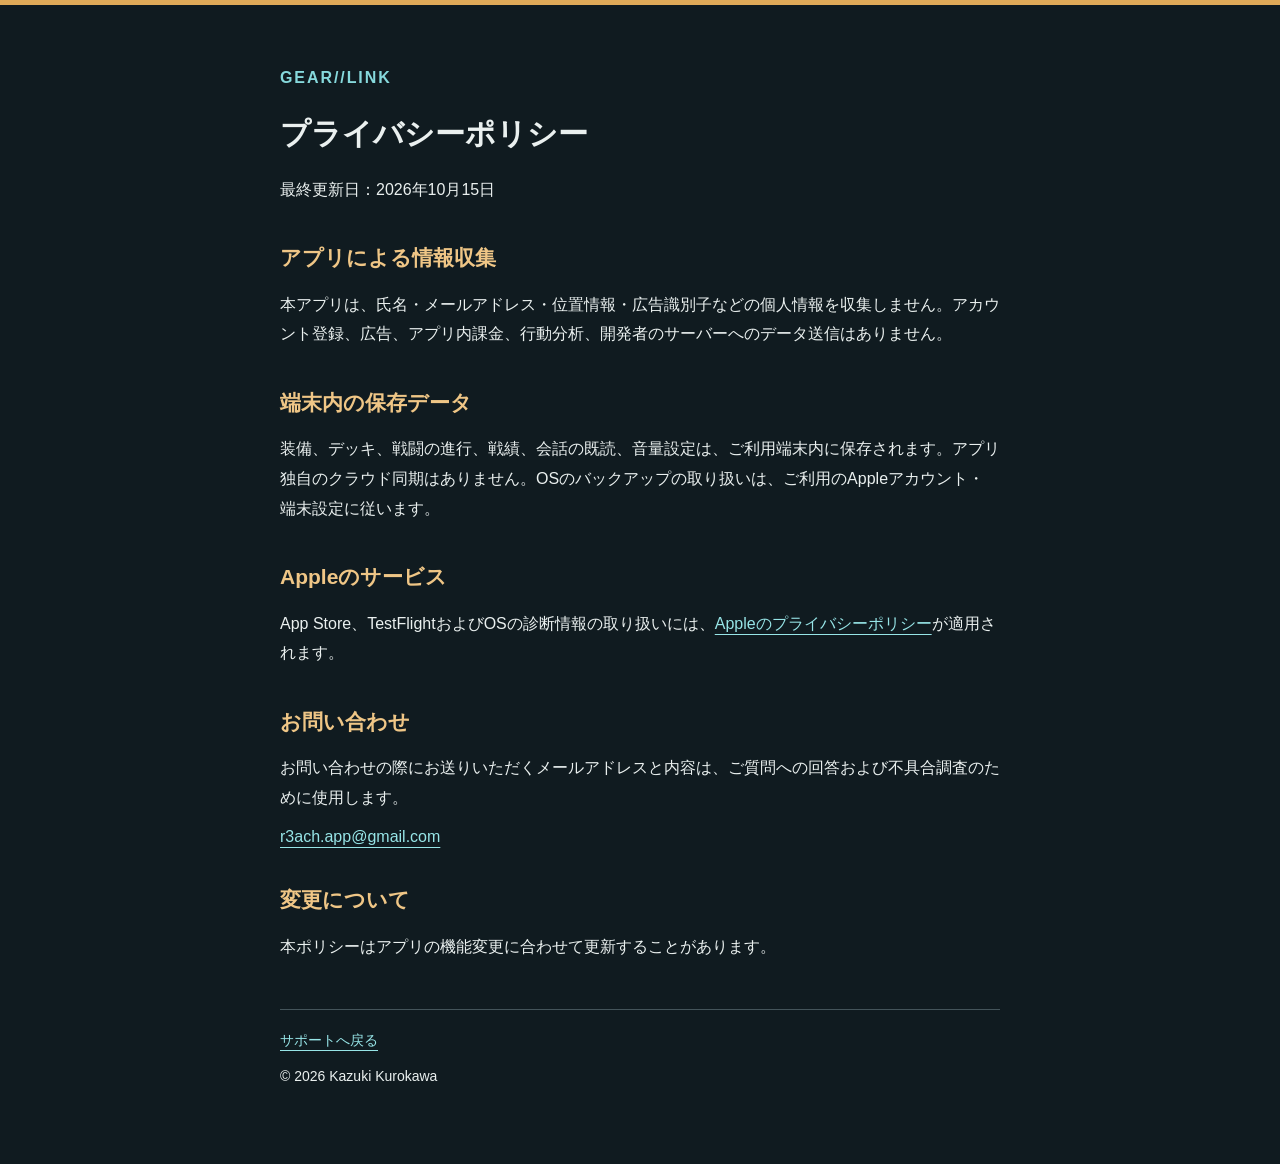
==== privacy.html @ dfb87280 "Publish GEAR LINK support and privacy pages" ====
<!doctype html><html lang="ja"><meta charset="utf-8"><meta name="viewport" content="width=device-width,initial-scale=1"><title>GEAR//LINK プライバシーポリシー</title><link rel="stylesheet" href="style.css"><main><p class="brand">GEAR//LINK</p><h1>プライバシーポリシー</h1><p>最終更新日：2026年10月15日</p><h2>アプリによる情報収集</h2><p>本アプリは、氏名・メールアドレス・位置情報・広告識別子などの個人情報を収集しません。アカウント登録、広告、アプリ内課金、行動分析、開発者のサーバーへのデータ送信はありません。</p><h2>端末内の保存データ</h2><p>装備、デッキ、戦闘の進行、戦績、会話の既読、音量設定は、ご利用端末内に保存されます。アプリ独自のクラウド同期はありません。OSのバックアップの取り扱いは、ご利用のAppleアカウント・端末設定に従います。</p><h2>Appleのサービス</h2><p>App Store、TestFlightおよびOSの診断情報の取り扱いには、<a href="https://www.apple.com/jp/legal/privacy/">Appleのプライバシーポリシー</a>が適用されます。</p><h2>お問い合わせ</h2><p>お問い合わせの際にお送りいただくメールアドレスと内容は、ご質問への回答および不具合調査のために使用します。</p><a href="mailto:r3ach.app@gmail.com">r3ach.app@gmail.com</a><h2>変更について</h2><p>本ポリシーはアプリの機能変更に合わせて更新することがあります。</p><footer><a href="index.html">サポートへ戻る</a><p>© 2026 Kazuki Kurokawa</p></footer></main></html>
---- style.css ----
:root{color-scheme:dark;font-family:-apple-system,BlinkMacSystemFont,"Segoe UI","Meiryo",sans-serif;background:#101b20;color:#eaf0ef}body{margin:0;border-top:5px solid #dfaa59}main{max-width:720px;margin:auto;padding:42px 24px 60px}h1{font-size:30px;line-height:1.4}h2{font-size:21px;margin-top:40px;color:#efc686}h3{font-size:17px;margin-top:28px}p{line-height:1.85}.brand{font-weight:800;letter-spacing:.12em;color:#86d9dc}a{color:#97e5e7;overflow-wrap:anywhere;text-underline-offset:5px}.contact{display:inline-block;padding:14px 18px;background:#21353b;border:1px solid #688589;border-radius:8px}footer{margin-top:48px;padding-top:22px;border-top:1px solid #44545a;font-size:14px}
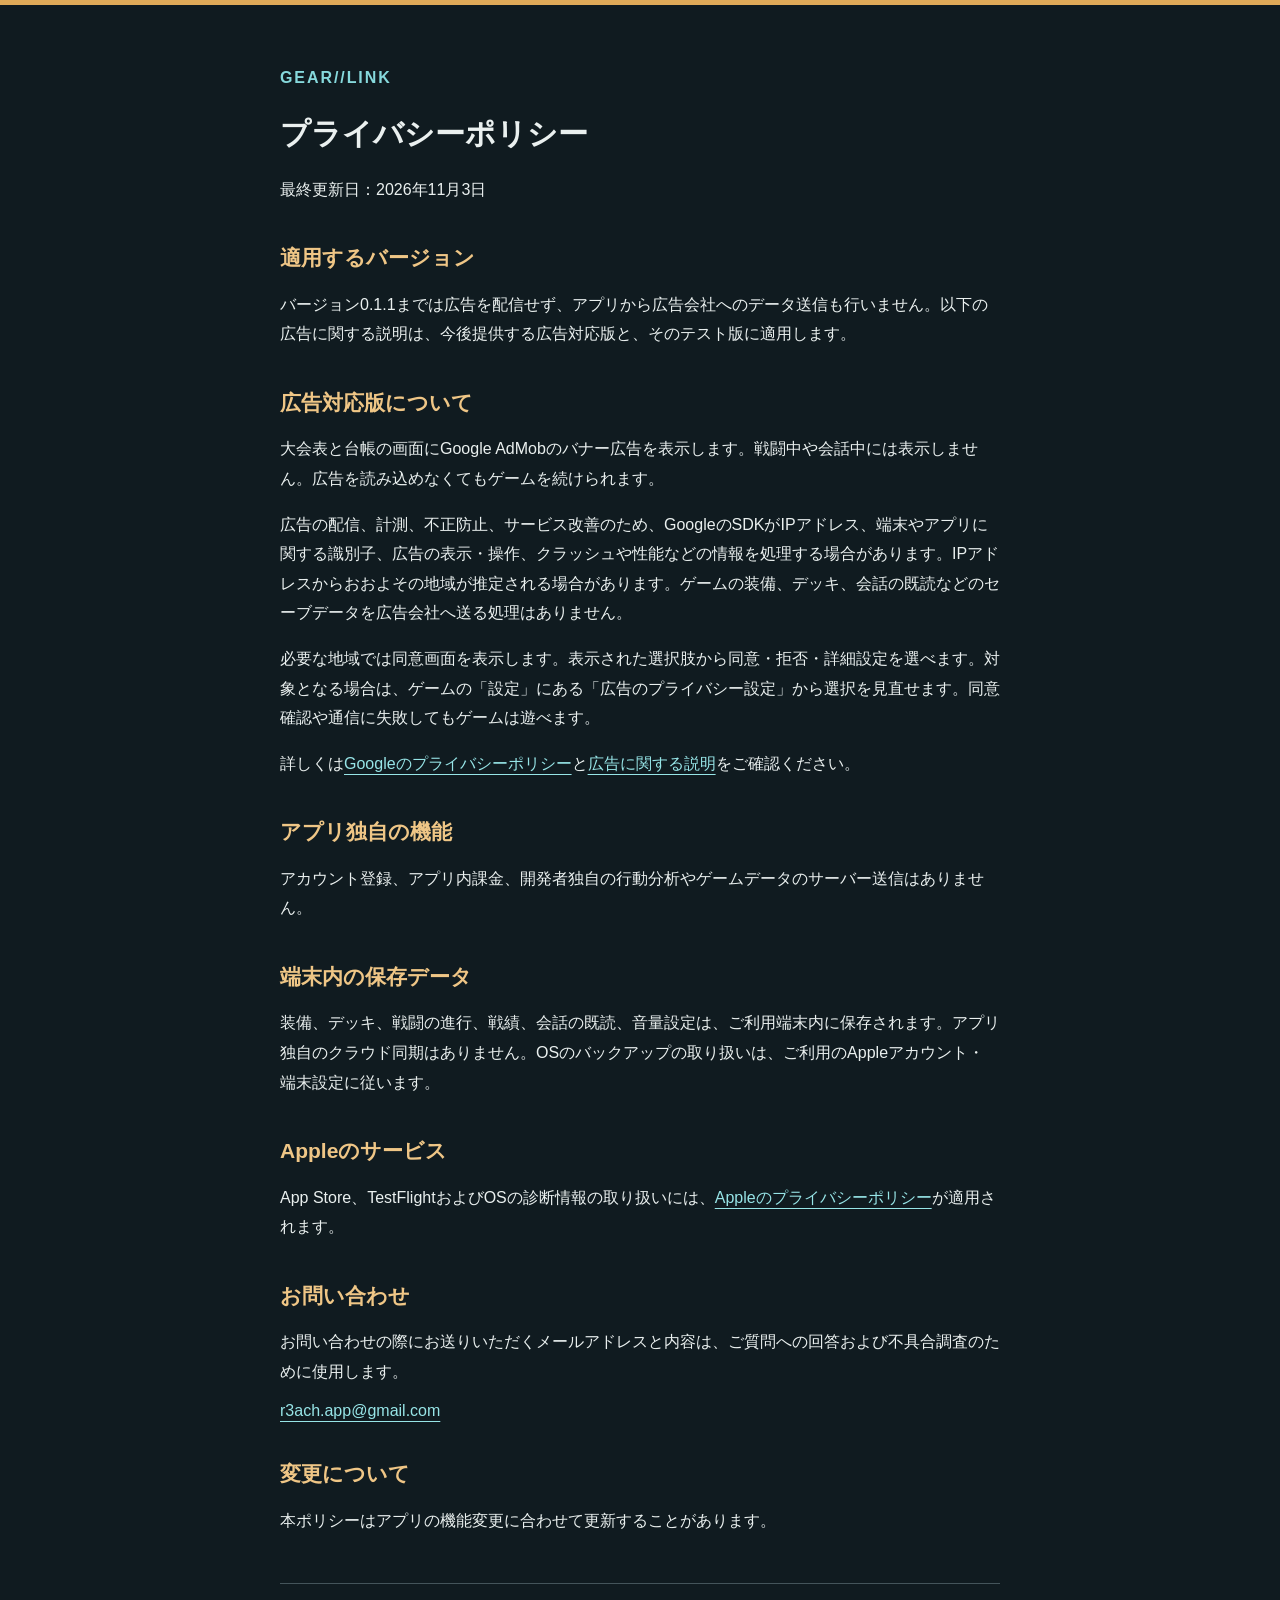
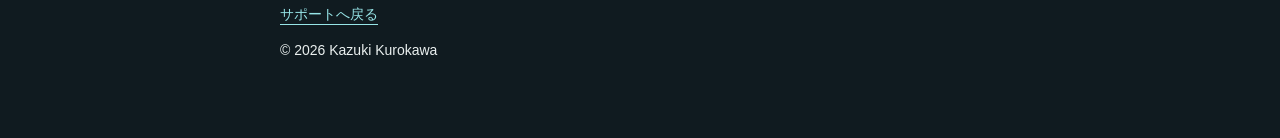
==== commit a695a673: "Clarify privacy policy for upcoming ad-supported version" ====
--- a/privacy.html
+++ b/privacy.html
@@ -1 +1 @@
-<!doctype html><html lang="ja"><meta charset="utf-8"><meta name="viewport" content="width=device-width,initial-scale=1"><title>GEAR//LINK プライバシーポリシー</title><link rel="stylesheet" href="style.css"><main><p class="brand">GEAR//LINK</p><h1>プライバシーポリシー</h1><p>最終更新日：2026年10月15日</p><h2>アプリによる情報収集</h2><p>本アプリは、氏名・メールアドレス・位置情報・広告識別子などの個人情報を収集しません。アカウント登録、広告、アプリ内課金、行動分析、開発者のサーバーへのデータ送信はありません。</p><h2>端末内の保存データ</h2><p>装備、デッキ、戦闘の進行、戦績、会話の既読、音量設定は、ご利用端末内に保存されます。アプリ独自のクラウド同期はありません。OSのバックアップの取り扱いは、ご利用のAppleアカウント・端末設定に従います。</p><h2>Appleのサービス</h2><p>App Store、TestFlightおよびOSの診断情報の取り扱いには、<a href="https://www.apple.com/jp/legal/privacy/">Appleのプライバシーポリシー</a>が適用されます。</p><h2>お問い合わせ</h2><p>お問い合わせの際にお送りいただくメールアドレスと内容は、ご質問への回答および不具合調査のために使用します。</p><a href="mailto:r3ach.app@gmail.com">r3ach.app@gmail.com</a><h2>変更について</h2><p>本ポリシーはアプリの機能変更に合わせて更新することがあります。</p><footer><a href="index.html">サポートへ戻る</a><p>© 2026 Kazuki Kurokawa</p></footer></main></html>
+<!doctype html><html lang="ja"><meta charset="utf-8"><meta name="viewport" content="width=device-width,initial-scale=1"><title>GEAR//LINK プライバシーポリシー</title><link rel="stylesheet" href="style.css"><main><p class="brand">GEAR//LINK</p><h1>プライバシーポリシー</h1><p>最終更新日：2026年11月3日</p><h2>適用するバージョン</h2><p>バージョン0.1.1までは広告を配信せず、アプリから広告会社へのデータ送信も行いません。以下の広告に関する説明は、今後提供する広告対応版と、そのテスト版に適用します。</p><h2>広告対応版について</h2><p>大会表と台帳の画面にGoogle AdMobのバナー広告を表示します。戦闘中や会話中には表示しません。広告を読み込めなくてもゲームを続けられます。</p><p>広告の配信、計測、不正防止、サービス改善のため、GoogleのSDKがIPアドレス、端末やアプリに関する識別子、広告の表示・操作、クラッシュや性能などの情報を処理する場合があります。IPアドレスからおおよその地域が推定される場合があります。ゲームの装備、デッキ、会話の既読などのセーブデータを広告会社へ送る処理はありません。</p><p>必要な地域では同意画面を表示します。表示された選択肢から同意・拒否・詳細設定を選べます。対象となる場合は、ゲームの「設定」にある「広告のプライバシー設定」から選択を見直せます。同意確認や通信に失敗してもゲームは遊べます。</p><p>詳しくは<a href="https://policies.google.com/privacy?hl=ja">Googleのプライバシーポリシー</a>と<a href="https://policies.google.com/technologies/ads?hl=ja">広告に関する説明</a>をご確認ください。</p><h2>アプリ独自の機能</h2><p>アカウント登録、アプリ内課金、開発者独自の行動分析やゲームデータのサーバー送信はありません。</p><h2>端末内の保存データ</h2><p>装備、デッキ、戦闘の進行、戦績、会話の既読、音量設定は、ご利用端末内に保存されます。アプリ独自のクラウド同期はありません。OSのバックアップの取り扱いは、ご利用のAppleアカウント・端末設定に従います。</p><h2>Appleのサービス</h2><p>App Store、TestFlightおよびOSの診断情報の取り扱いには、<a href="https://www.apple.com/jp/legal/privacy/">Appleのプライバシーポリシー</a>が適用されます。</p><h2>お問い合わせ</h2><p>お問い合わせの際にお送りいただくメールアドレスと内容は、ご質問への回答および不具合調査のために使用します。</p><a href="mailto:r3ach.app@gmail.com">r3ach.app@gmail.com</a><h2>変更について</h2><p>本ポリシーはアプリの機能変更に合わせて更新することがあります。</p><footer><a href="index.html">サポートへ戻る</a><p>© 2026 Kazuki Kurokawa</p></footer></main></html>
